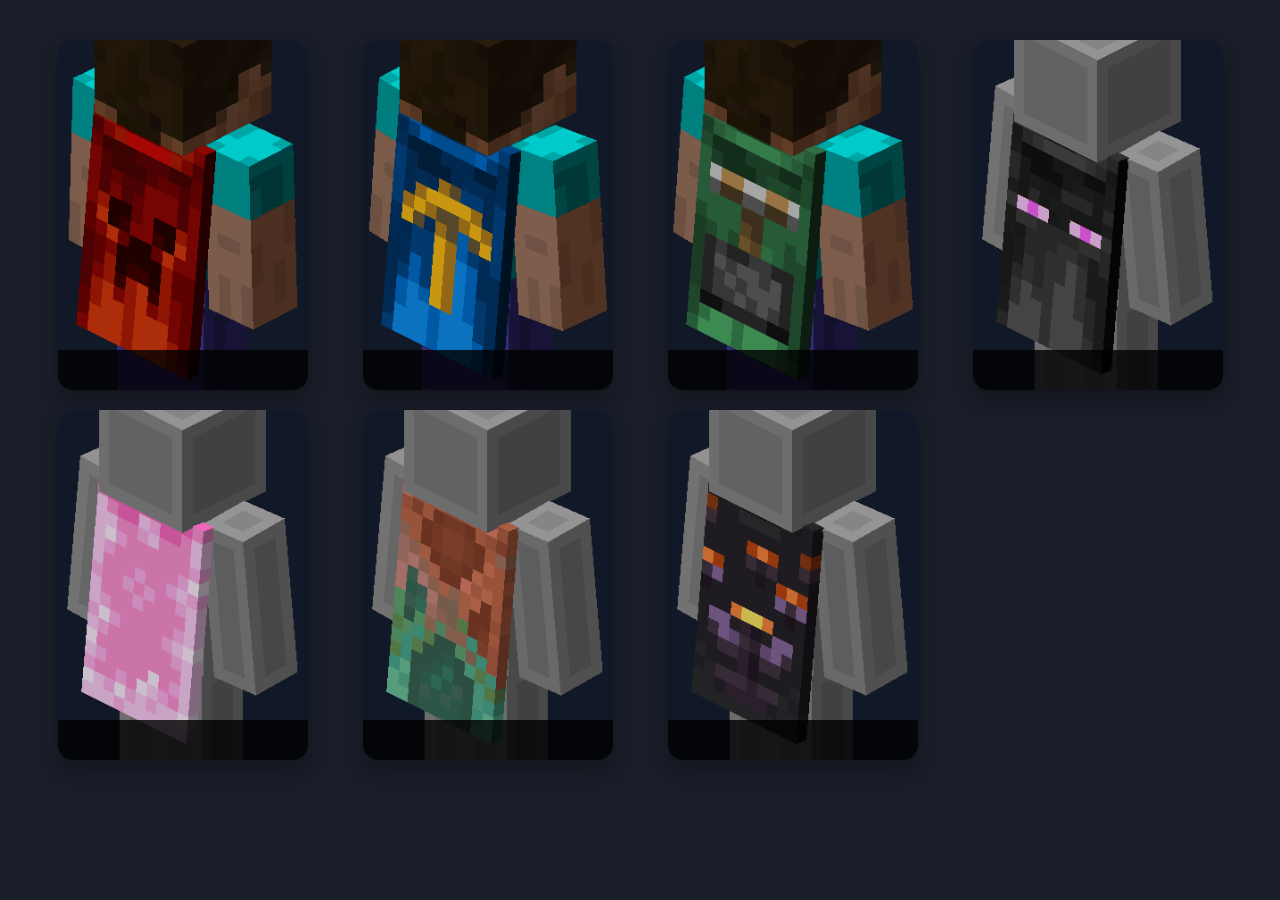
==== index.html @ 9bfe896e "vcxdfazf a aopasdasd" ====
<!DOCTYPE html>
<html lang="pl">
<head>
  <meta charset="UTF-8">
  <title>Pelerynki Minecraft</title>

  <link rel="stylesheet" href="style.css">



</head>
<body>

  <div class="container">



  <div class="card">
    <img src="cape2.webp">
    <div class="info">
      <h3>Minecon 2011</h3>
      <p>Rzadka peleryna przyznana uczestnikom Minecon 2011 </p>
      <p>Data:2011</p>
      <p>Tworca:???</p>
    </div>
  </div>

  <div class="card">
    <img src="cape3.webp">
    <div class="info">
      <h3>Minecon 2012</h3>
      <p>Rzadka peleryna przyznana uczestnikom Minecon 2012 </p>
      <p>Data:2012</p>
      <p>Tworca:???</p>
    </div>
  </div>

  <div class="card">
    <img src="cape4.png">
    <div class="info">
      <h3>Minecon 2013</h3>
      <p>Rzadka peleryna przyznana uczestnikom Minecon 2013 </p>
      <p>Data:2013</p>
      <p>Tworca:Tobias Mollstam</p>
    </div>
  </div>


  <div class="card">
    <img src="cape1.png">
    <div class="info">
      <h3>Minecon 2016</h3>
      <p>Rzadka pelerynka eventowa</p>
      <p>Data:2016</p>
      <p>Tworca:???</p>
    </div>
  </div>


  <div class="card">
    <img src="cape5.png">
    <div class="info">
      <h3>Mob vote 2023</h3>
      <p>Peleryna przyznana uczestnikom Mob Vote 2023 </p>
      <p>Data:2023</p>
      <p>Tworca:???</p>
    </div>
  </div>

  <div class="card">
    <img src="cape6.png">
    <div class="info">
      <h3>Wydarzenie </h3>
      <p>Peleryna przyznawana za ukonczenie wyzwania</p>
      <p>Data:2025</p>
      <p>Tworca:???</p>
    </div>
  </div>

  <div class="card">
    <img src="cape7.png">
    <div class="info">
      <h3>Wydarzenie </h3>
      <p>Peleryna przyznawana za ukonczenie specjalnego eventu </p>
      <p>Data:2025</p>
      <p>Tworca:???</p>
    </div>
  </div>

</div>

</body>
</html>
---- style.css ----
body{
  background: #191e29;
  font-family: Arial;
  margin: 0;
}

.container {
  display: grid;
  grid-template-columns: repeat(auto-fit, minmax(250px, 1fr));
  gap: 20px;
  padding: 40px;
  justify-items: center;
}

.card {
  position: relative;
  width: 250px;
  height: 350px;
  overflow: hidden;
  border-radius: 15px;
  cursor: pointer;
  background: #111827;
  box-shadow: 0 10px 20px rgba(0,0,0,0.3);
}

.card img {
  width: 100%;
  height: 100%;
  object-fit: cover;
  display: block;
  transition: 0.4s;
}

.card:hover img {
  transform: scale(1.1);
}

.info {
  position: absolute;
  bottom: -100%;
  left: 0;
  width: 100%;
  height: 100%;
  background: rgba(0,0,0,0.8);
  color: white;
  padding: 20px;
  transition: 0.4s ease;
}

.card:hover .info {
  bottom: 0;
}
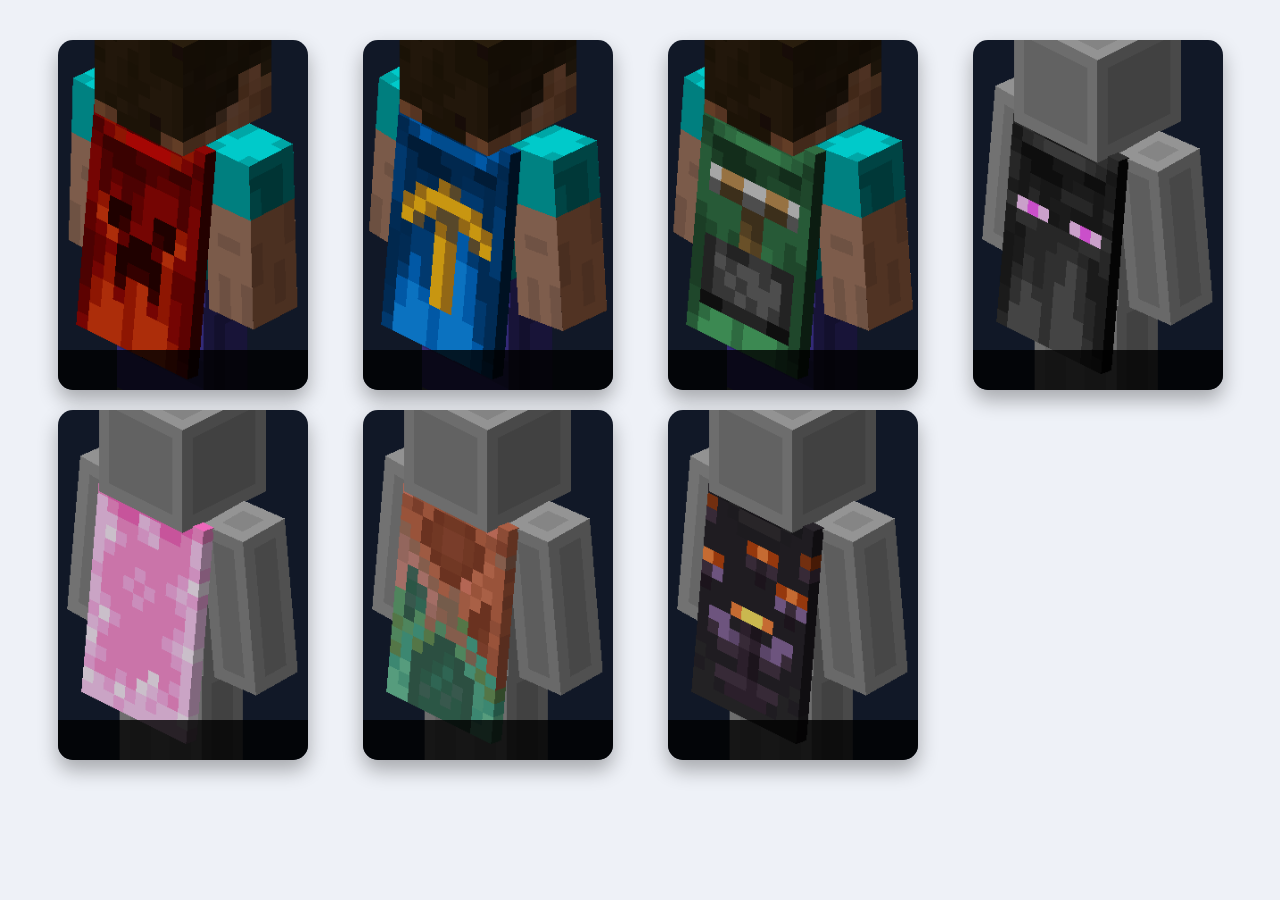
==== commit 95edb592: "bsdcjahknajskd gashdanzkjldgb dsjaidhjasifasdijh sdhjaskldhalkdhankls" ====
--- a/index.html
+++ b/index.html
@@ -89,9 +89,5 @@
 
 </div>
 
-</body>
-</html>
 
 
-
-
--- a/style.css
+++ b/style.css
@@ -5,7 +5,7 @@
 
 
 body{
-  background: #191e29;
+  background: #eef1f7;
   font-family: Arial;
   margin: 0;
 }
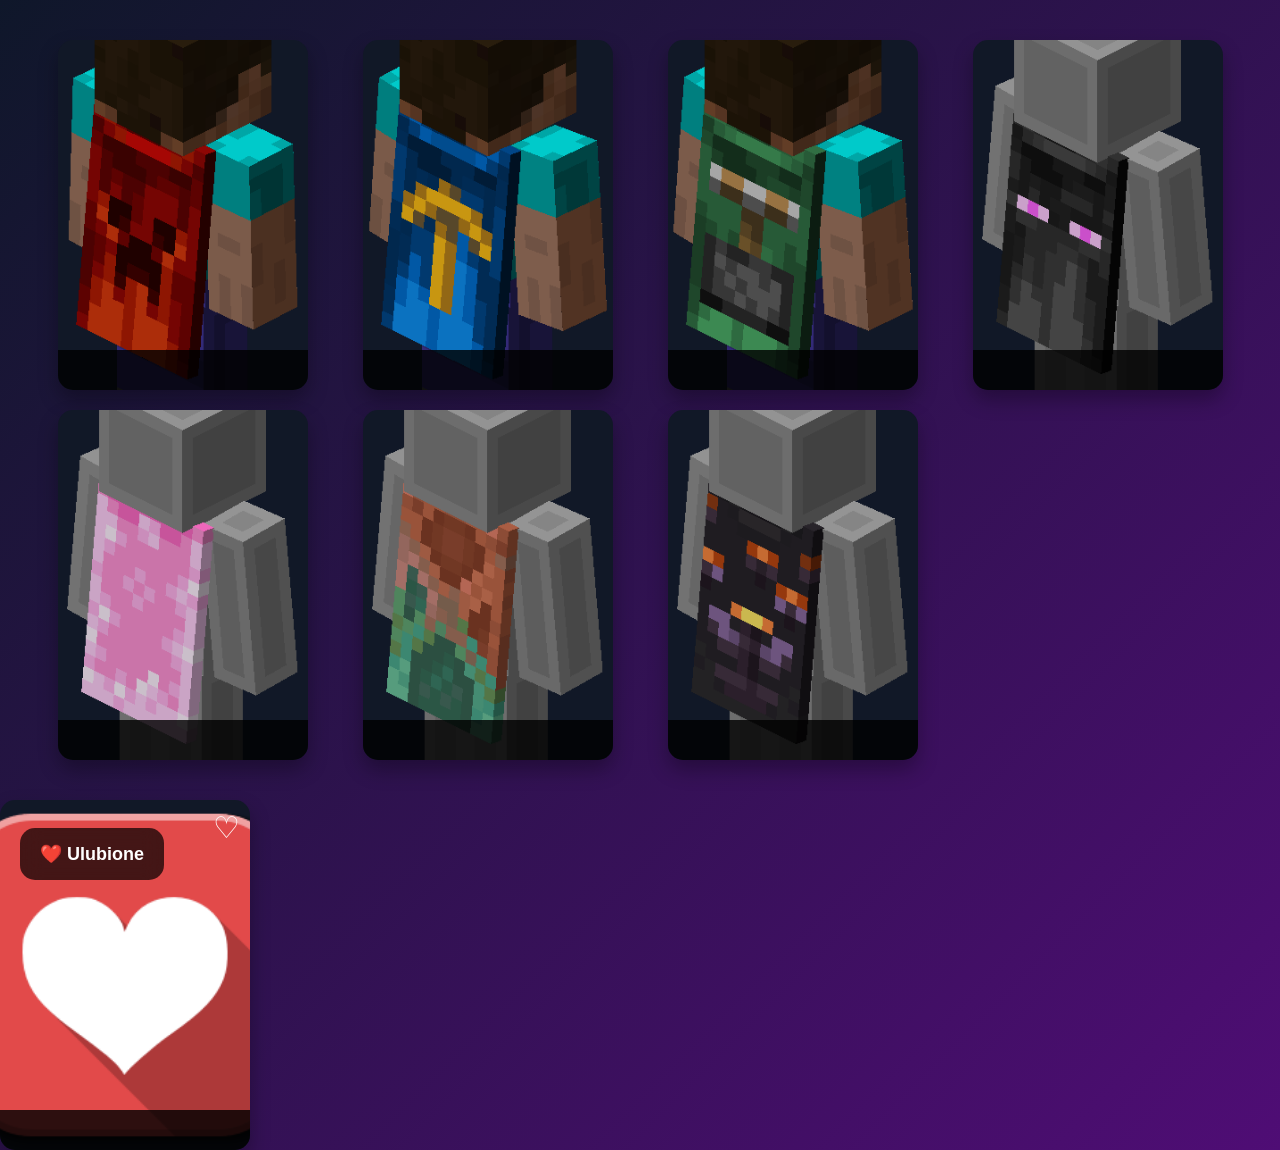
==== commit 10627bdb: "s dasdasdasdasd" ====
--- a/index.html
+++ b/index.html
@@ -6,7 +6,9 @@
 
   <link rel="stylesheet" href="style.css">
 
-
+<div class="favorites-button">
+  ❤️ Ulubione
+</div>
 
 </head>
 <body>
@@ -90,4 +92,15 @@
 </div>
 
 
+<div class="card">
 
+  <div class="favorite">♡</div>
+
+  <img src="serce.png">
+
+  <div class="info">
+    <h3>ULUBIONE</h3>
+  
+  </div>
+
+</div>
--- a/style.css
+++ b/style.css
@@ -5,7 +5,7 @@
 
 
 body{
-  background: #eef1f7;
+  background: linear-gradient(135deg, #0f172a, #4f0d75);
   font-family: Arial;
   margin: 0;
 }
@@ -57,3 +57,52 @@
   bottom: 0;
 }
 
+.favorite{
+  position: absolute;
+  top: 10px;
+  right: 10px;
+
+  font-size: 30px;
+  color: white;
+
+  z-index: 10;
+  cursor: pointer;
+
+  transition: 0.3s;
+}
+
+.favorite.active{
+  color: red;
+  transform: scale(1.2);
+}
+
+
+.favorites-button{
+  position: fixed;
+
+  left: 20px;
+  bottom: 20px;
+
+  background: rgba(0,0,0,0.7);
+  color: white;
+
+  padding: 15px 20px;
+
+  border-radius: 15px;
+
+  font-size: 18px;
+  font-weight: bold;
+
+  cursor: pointer;
+
+  backdrop-filter: blur(10px);
+
+  transition: 0.3s;
+
+  z-index: 1000;
+}
+
+.favorites-button:hover{
+  transform: scale(1.05);
+  background: rgba(255,0,100,0.8);
+}
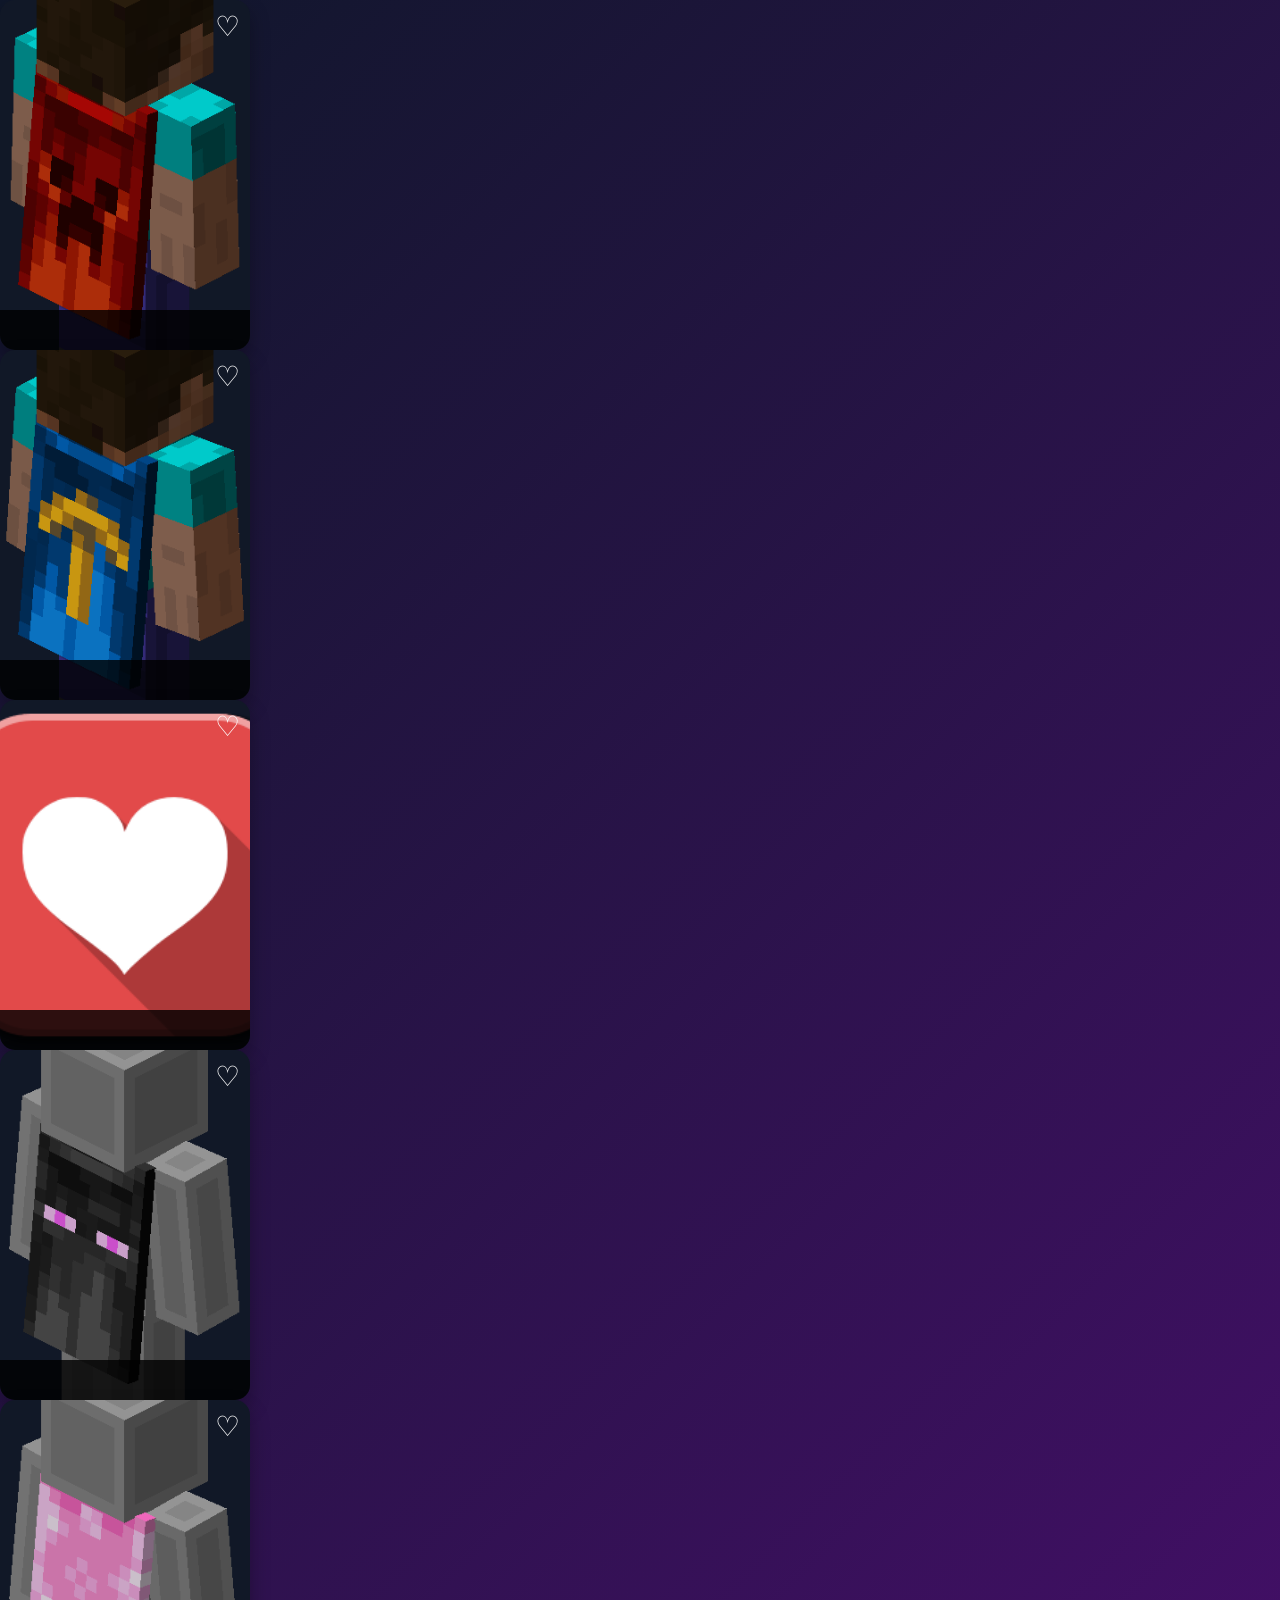
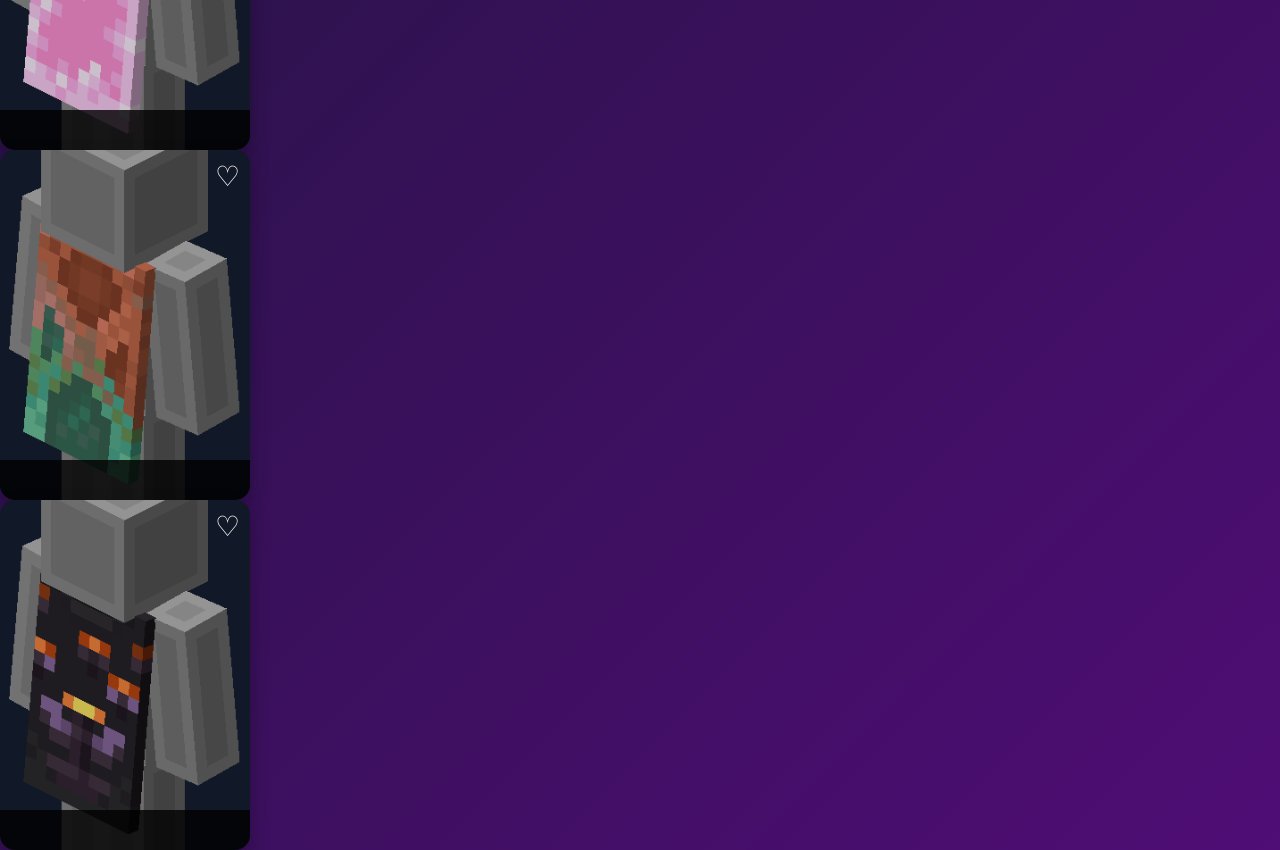
==== commit 1563525b: "fffffffffffff fggggggggggggg" ====
--- a/index.html
+++ b/index.html
@@ -6,18 +6,12 @@
 
   <link rel="stylesheet" href="style.css">
 
-<div class="favorites-button">
-  ❤️ Ulubione
-</div>
 
-</head>
-<body>
-
-  <div class="container">
 
 
 
   <div class="card">
+    <div class="heart">♡</div>
     <img src="cape2.webp">
     <div class="info">
       <h3>Minecon 2011</h3>
@@ -28,6 +22,7 @@
   </div>
 
   <div class="card">
+    <div class="heart">♡</div>
     <img src="cape3.webp">
     <div class="info">
       <h3>Minecon 2012</h3>
@@ -38,7 +33,8 @@
   </div>
 
   <div class="card">
-    <img src="cape4.png">
+    <div class="heart">♡</div>
+    <img src="serce.png">
     <div class="info">
       <h3>Minecon 2013</h3>
       <p>Rzadka peleryna przyznana uczestnikom Minecon 2013 </p>
@@ -49,6 +45,7 @@
 
 
   <div class="card">
+    <div class="heart">♡</div>
     <img src="cape1.png">
     <div class="info">
       <h3>Minecon 2016</h3>
@@ -60,6 +57,7 @@
 
 
   <div class="card">
+    <div class="heart">♡</div>
     <img src="cape5.png">
     <div class="info">
       <h3>Mob vote 2023</h3>
@@ -70,6 +68,7 @@
   </div>
 
   <div class="card">
+    <div class="heart">♡</div>
     <img src="cape6.png">
     <div class="info">
       <h3>Wydarzenie </h3>
@@ -80,6 +79,7 @@
   </div>
 
   <div class="card">
+    <div class="heart">♡</div>
     <img src="cape7.png">
     <div class="info">
       <h3>Wydarzenie </h3>
@@ -92,15 +92,4 @@
 </div>
 
 
-<div class="card">
 
-  <div class="favorite">♡</div>
-
-  <img src="serce.png">
-
-  <div class="info">
-    <h3>ULUBIONE</h3>
-  
-  </div>
-
-</div>
--- a/style.css
+++ b/style.css
@@ -16,6 +16,8 @@
   gap: 20px;
   padding: 40px;
   justify-items: center;
+
+  margin-top: 40px;
 }
 
 .card {
@@ -57,52 +59,39 @@
   bottom: 0;
 }
 
-.favorite{
+
+.card{
+  transition: 0.3s;
+}
+
+.card:hover{
+  transform: translateY(-10px);
+
+  box-shadow: 0 0 25px rgba(255,0,150,0.5);
+}
+
+.heart{
   position: absolute;
+
   top: 10px;
   right: 10px;
 
-  font-size: 30px;
+  font-size: 28px;
+
   color: white;
 
+  cursor: pointer;
+
   z-index: 10;
-  cursor: pointer;
 
   transition: 0.3s;
 }
 
-.favorite.active{
+.heart.active{
   color: red;
   transform: scale(1.2);
 }
 
 
-.favorites-button{
-  position: fixed;
 
-  left: 20px;
-  bottom: 20px;
 
-  background: rgba(0,0,0,0.7);
-  color: white;
-
-  padding: 15px 20px;
-
-  border-radius: 15px;
-
-  font-size: 18px;
-  font-weight: bold;
-
-  cursor: pointer;
-
-  backdrop-filter: blur(10px);
-
-  transition: 0.3s;
-
-  z-index: 1000;
-}
-
-.favorites-button:hover{
-  transform: scale(1.05);
-  background: rgba(255,0,100,0.8);
-}
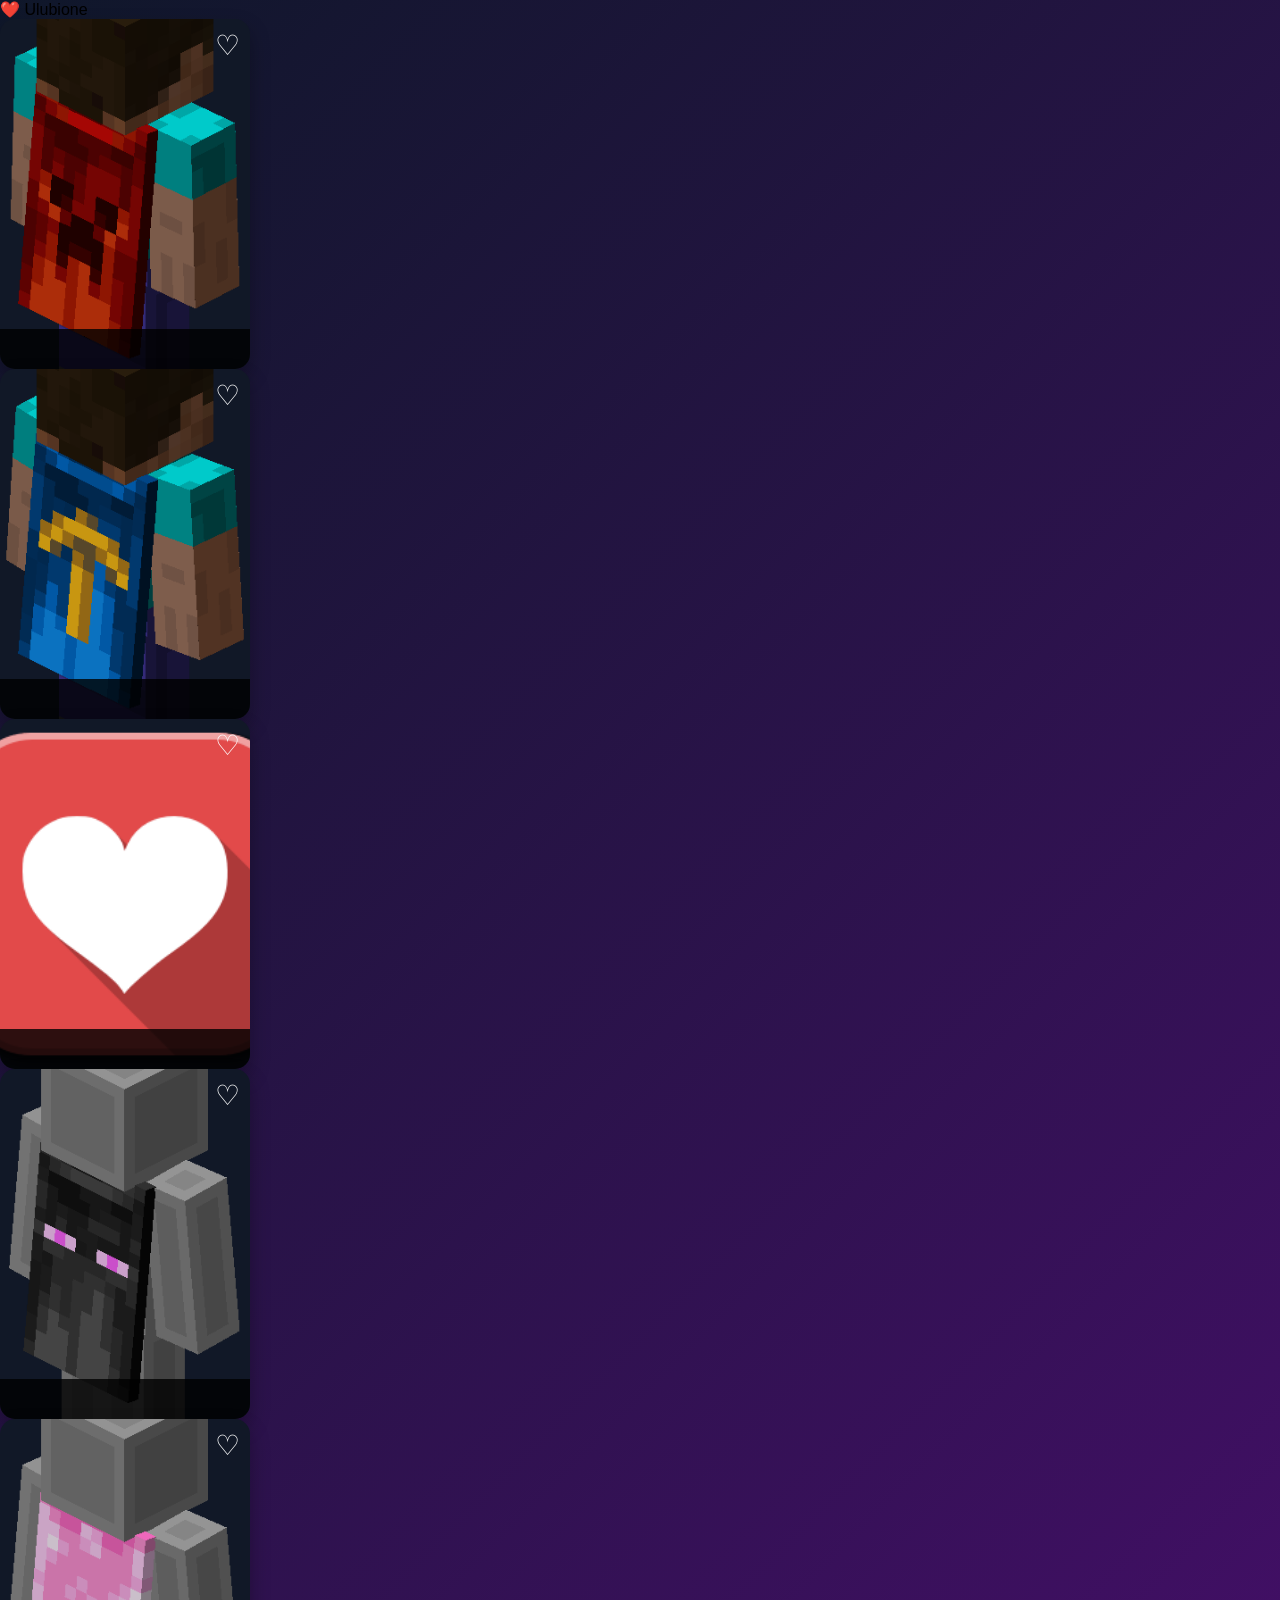
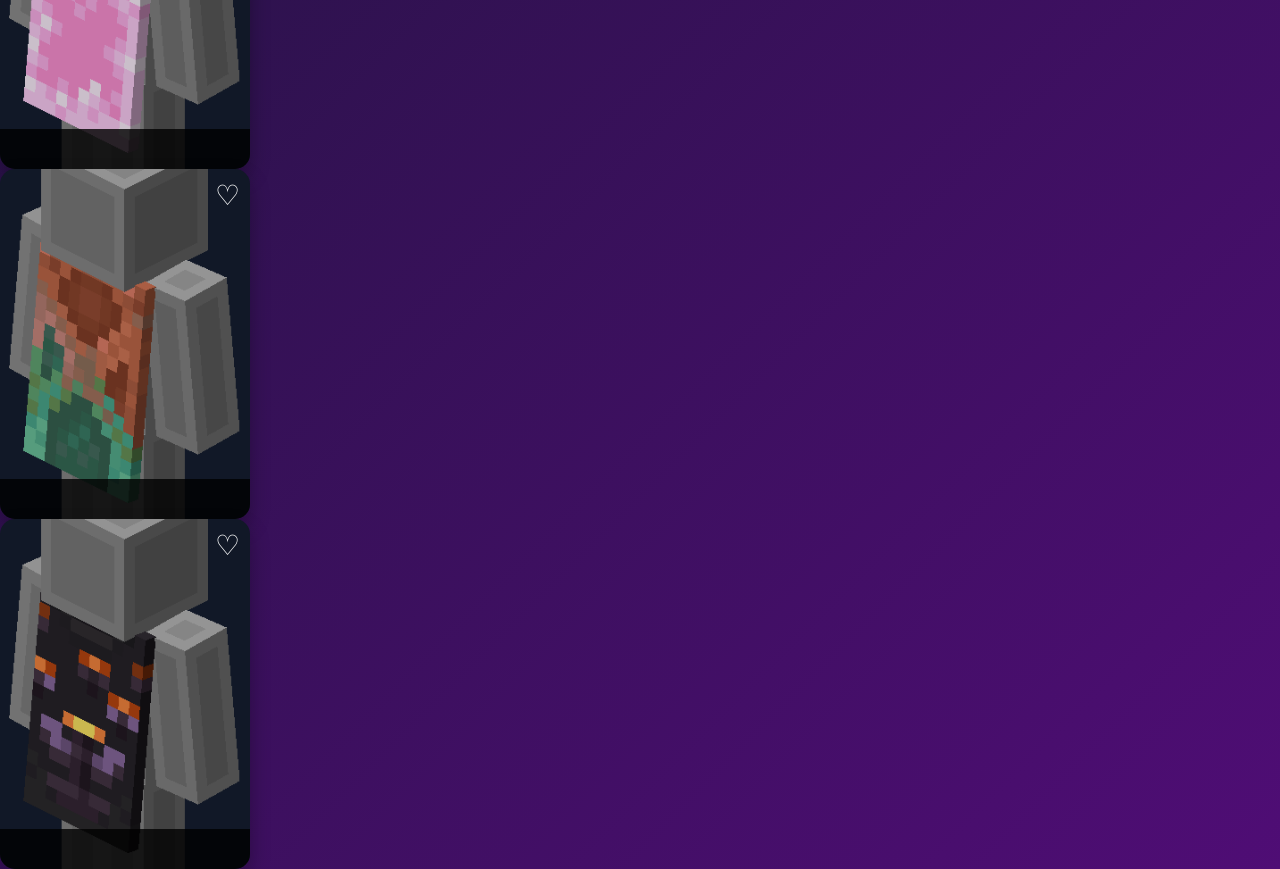
==== commit 6c903538: "asdasdasdasfas dasdascxacawsdas  asdaw" ====
--- a/index.html
+++ b/index.html
@@ -6,7 +6,9 @@
 
   <link rel="stylesheet" href="style.css">
 
-
+<div class="favorites-button">
+  ❤️ Ulubione
+</div>
 
 
 
--- a/style.css
+++ b/style.css
@@ -1,66 +1,43 @@
-
-
-
-
-
-
 body{
   background: linear-gradient(135deg, #0f172a, #4f0d75);
   font-family: Arial;
   margin: 0;
 }
 
-.container {
+/* ===== SIATKA KART ===== */
+
+.container{
   display: grid;
+
   grid-template-columns: repeat(auto-fit, minmax(250px, 1fr));
+
   gap: 20px;
+
   padding: 40px;
+
   justify-items: center;
 
   margin-top: 40px;
 }
 
-.card {
+/* ===== KARTA ===== */
+
+.card{
   position: relative;
+
   width: 250px;
   height: 350px;
+
   overflow: hidden;
+
   border-radius: 15px;
+
   cursor: pointer;
+
   background: #111827;
+
   box-shadow: 0 10px 20px rgba(0,0,0,0.3);
-}
 
-.card img {
-  width: 100%;
-  height: 100%;
-  object-fit: cover;
-  display: block;
-  transition: 0.4s;
-}
-
-.card:hover img {
-  transform: scale(1.1);
-}
-
-.info {
-  position: absolute;
-  bottom: -100%;
-  left: 0;
-  width: 100%;
-  height: 100%;
-  background: rgba(0,0,0,0.8);
-  color: white;
-  padding: 20px;
-  transition: 0.4s ease;
-}
-
-.card:hover .info {
-  bottom: 0;
-}
-
-
-.card{
   transition: 0.3s;
 }
 
@@ -69,6 +46,49 @@
 
   box-shadow: 0 0 25px rgba(255,0,150,0.5);
 }
+
+/* ===== OBRAZEK ===== */
+
+.card img{
+  width: 100%;
+  height: 100%;
+
+  object-fit: cover;
+
+  display: block;
+
+  transition: 0.4s;
+}
+
+.card:hover img{
+  transform: scale(1.1);
+}
+
+/* ===== PANEL INFO ===== */
+
+.info{
+  position: absolute;
+
+  bottom: -100%;
+  left: 0;
+
+  width: 100%;
+  height: 100%;
+
+  background: rgba(0,0,0,0.8);
+
+  color: white;
+
+  padding: 20px;
+
+  transition: 0.4s ease;
+}
+
+.card:hover .info{
+  bottom: 0;
+}
+
+/* ===== SERDUSZKO ===== */
 
 .heart{
   position: absolute;
@@ -87,11 +107,20 @@
   transition: 0.3s;
 }
 
-.heart.active{
+.heart:hover{
   color: red;
+
   transform: scale(1.2);
+
+  text-shadow: 0 0 10px red;
 }
 
 
 
 
+
+
+
+
+
+
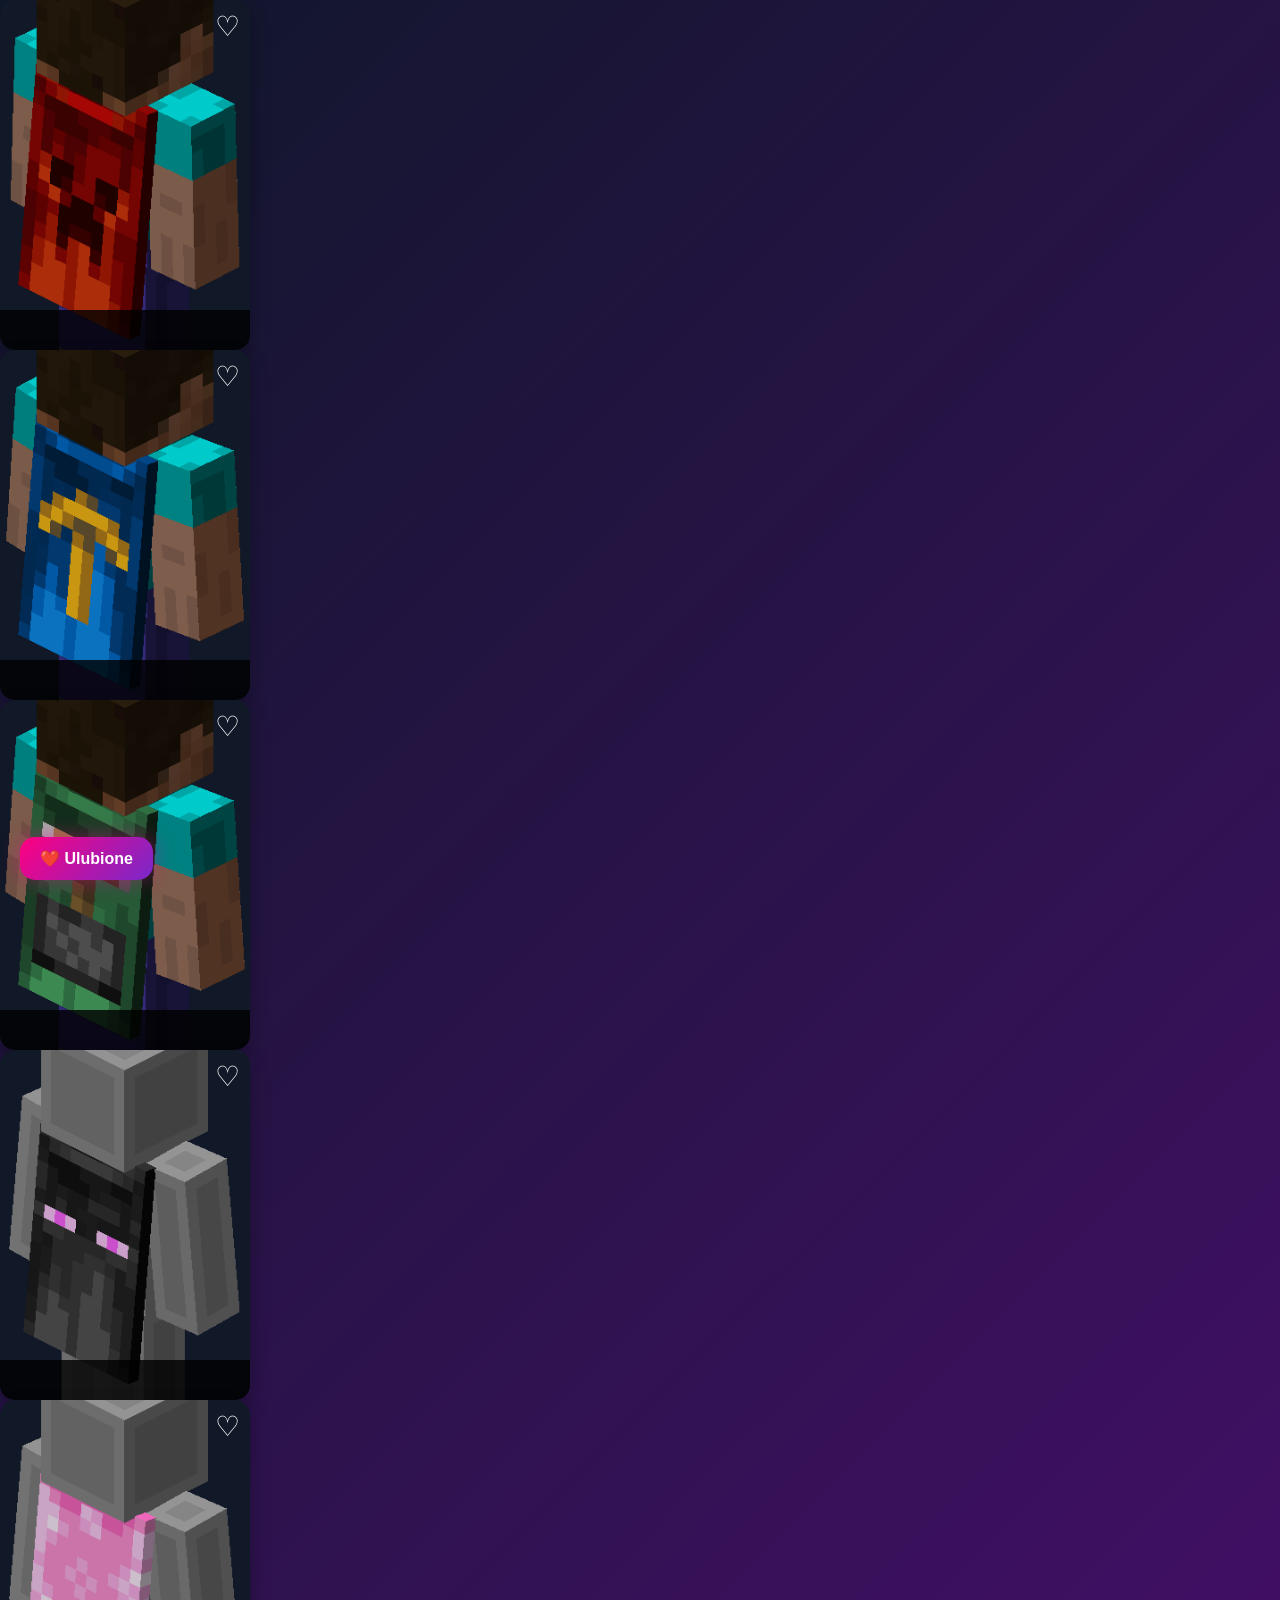
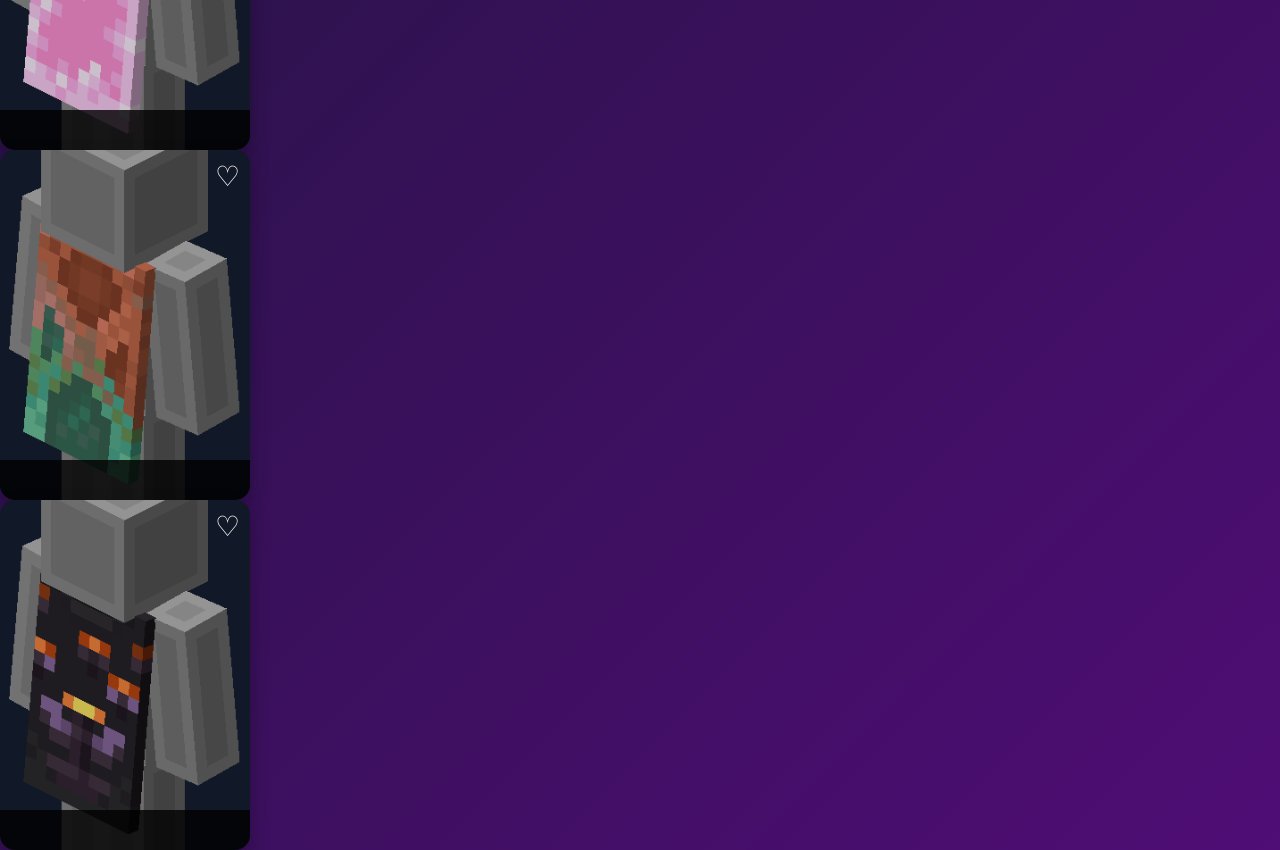
==== commit 2647009d: "aasdsdsadasd dassadasd sadasdwdsa" ====
--- a/index.html
+++ b/index.html
@@ -36,7 +36,7 @@
 
   <div class="card">
     <div class="heart">♡</div>
-    <img src="serce.png">
+    <img src="cape4.png">
     <div class="info">
       <h3>Minecon 2013</h3>
       <p>Rzadka peleryna przyznana uczestnikom Minecon 2013 </p>
--- a/style.css
+++ b/style.css
@@ -115,6 +115,37 @@
   text-shadow: 0 0 10px red;
 }
 
+.favorites-button{
+  position: fixed;
+
+  left: 20px;
+  bottom: 20px;
+
+  background: linear-gradient(135deg, #ff0080, #7928ca);
+
+  color: white;
+
+  padding: 12px 20px;
+
+  border-radius: 15px;
+
+  font-size: 16px;
+  font-weight: bold;
+
+  cursor: pointer;
+
+  box-shadow: 0 0 20px rgba(255,0,150,0.4);
+
+  transition: 0.3s;
+
+  z-index: 9999;
+}
+
+.favorites-button:hover{
+  transform: scale(1.08);
+
+  box-shadow: 0 0 25px rgba(255,0,150,0.8);
+}
 
 
 
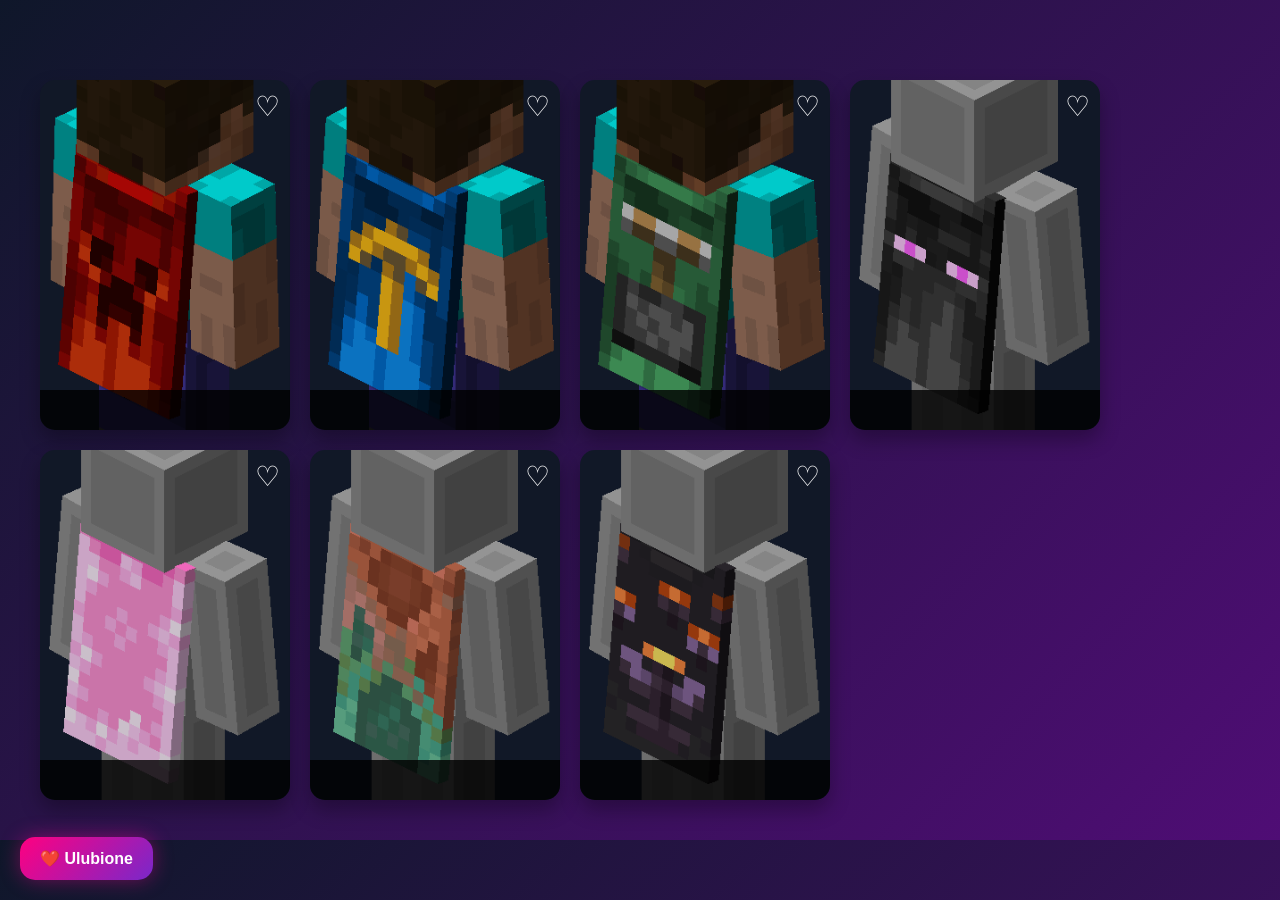
==== commit 0e00dcf8: "dasdasdasdas asdsadasdasdasdasdas" ====
--- a/index.html
+++ b/index.html
@@ -1,97 +1,138 @@
 <!DOCTYPE html>
 <html lang="pl">
+
 <head>
   <meta charset="UTF-8">
   <title>Pelerynki Minecraft</title>
 
   <link rel="stylesheet" href="style.css">
+</head>
 
-<div class="favorites-button">
-  ❤️ Ulubione
-</div>
+<body>
+
+
+  <div class="favorites-button">
+    ❤️ Ulubione
+  </div>
+
+
+  <div class="container">
+
+
+    <div class="card">
+
+      <div class="heart">♡</div>
+
+      <img src="cape2.webp">
+
+      <div class="info">
+        <h3>Minecon 2011</h3>
+        <p>Rzadka peleryna przyznana uczestnikom Minecon 2011</p>
+        <p>Data: 2011</p>
+        <p>Twórca: ???</p>
+      </div>
+
+    </div>
+
+
+    <div class="card">
+
+      <div class="heart">♡</div>
+
+      <img src="cape3.webp">
+
+      <div class="info">
+        <h3>Minecon 2012</h3>
+        <p>Rzadka peleryna przyznana uczestnikom Minecon 2012</p>
+        <p>Data: 2012</p>
+        <p>Twórca: ???</p>
+      </div>
+
+    </div>
+
+
+    <div class="card">
+
+      <div class="heart">♡</div>
+
+      <img src="cape4.png">
+
+      <div class="info">
+        <h3>Minecon 2013</h3>
+        <p>Rzadka peleryna przyznana uczestnikom Minecon 2013</p>
+        <p>Data: 2013</p>
+        <p>Twórca: Tobias Mollstam</p>
+      </div>
+
+    </div>
+
+
+    <div class="card">
+
+      <div class="heart">♡</div>
+
+      <img src="cape1.png">
+
+      <div class="info">
+        <h3>Minecon 2016</h3>
+        <p>Rzadka pelerynka eventowa</p>
+        <p>Data: 2016</p>
+        <p>Twórca: ???</p>
+      </div>
+
+    </div>
+
+
+    <div class="card">
+
+      <div class="heart">♡</div>
+
+      <img src="cape5.png">
+
+      <div class="info">
+        <h3>Mob Vote 2023</h3>
+        <p>Peleryna przyznana uczestnikom Mob Vote 2023</p>
+        <p>Data: 2023</p>
+        <p>Twórca: ???</p>
+      </div>
+
+    </div>
+
+
+    <div class="card">
+
+      <div class="heart">♡</div>
+
+      <img src="cape6.png">
+
+      <div class="info">
+        <h3>Wydarzenie</h3>
+        <p>Peleryna przyznawana za ukończenie wyzwania</p>
+        <p>Data: 2025</p>
+        <p>Twórca: ???</p>
+      </div>
+
+    </div>
+
+    <div class="card">
+
+      <div class="heart">♡</div>
+
+      <img src="cape7.png">
+
+      <div class="info">
+        <h3>Wydarzenie</h3>
+        <p>Peleryna przyznawana za ukończenie specjalnego eventu</p>
+        <p>Data: 2025</p>
+        <p>Twórca: ???</p>
+      </div>
+
+    </div>
+
+  </div>
+
+</body>
+</html>
 
 
 
-  <div class="card">
-    <div class="heart">♡</div>
-    <img src="cape2.webp">
-    <div class="info">
-      <h3>Minecon 2011</h3>
-      <p>Rzadka peleryna przyznana uczestnikom Minecon 2011 </p>
-      <p>Data:2011</p>
-      <p>Tworca:???</p>
-    </div>
-  </div>
-
-  <div class="card">
-    <div class="heart">♡</div>
-    <img src="cape3.webp">
-    <div class="info">
-      <h3>Minecon 2012</h3>
-      <p>Rzadka peleryna przyznana uczestnikom Minecon 2012 </p>
-      <p>Data:2012</p>
-      <p>Tworca:???</p>
-    </div>
-  </div>
-
-  <div class="card">
-    <div class="heart">♡</div>
-    <img src="cape4.png">
-    <div class="info">
-      <h3>Minecon 2013</h3>
-      <p>Rzadka peleryna przyznana uczestnikom Minecon 2013 </p>
-      <p>Data:2013</p>
-      <p>Tworca:Tobias Mollstam</p>
-    </div>
-  </div>
-
-
-  <div class="card">
-    <div class="heart">♡</div>
-    <img src="cape1.png">
-    <div class="info">
-      <h3>Minecon 2016</h3>
-      <p>Rzadka pelerynka eventowa</p>
-      <p>Data:2016</p>
-      <p>Tworca:???</p>
-    </div>
-  </div>
-
-
-  <div class="card">
-    <div class="heart">♡</div>
-    <img src="cape5.png">
-    <div class="info">
-      <h3>Mob vote 2023</h3>
-      <p>Peleryna przyznana uczestnikom Mob Vote 2023 </p>
-      <p>Data:2023</p>
-      <p>Tworca:???</p>
-    </div>
-  </div>
-
-  <div class="card">
-    <div class="heart">♡</div>
-    <img src="cape6.png">
-    <div class="info">
-      <h3>Wydarzenie </h3>
-      <p>Peleryna przyznawana za ukonczenie wyzwania</p>
-      <p>Data:2025</p>
-      <p>Tworca:???</p>
-    </div>
-  </div>
-
-  <div class="card">
-    <div class="heart">♡</div>
-    <img src="cape7.png">
-    <div class="info">
-      <h3>Wydarzenie </h3>
-      <p>Peleryna przyznawana za ukonczenie specjalnego eventu </p>
-      <p>Data:2025</p>
-      <p>Tworca:???</p>
-    </div>
-  </div>
-
-</div>
-
-
-
--- a/style.css
+++ b/style.css
@@ -7,17 +7,18 @@
 /* ===== SIATKA KART ===== */
 
 .container{
+
   display: grid;
 
-  grid-template-columns: repeat(auto-fit, minmax(250px, 1fr));
+  grid-template-columns: repeat(auto-fit, minmax(250px, 250px));
 
   gap: 20px;
 
   padding: 40px;
 
-  justify-items: center;
+  margin-top: 40px;
 
-  margin-top: 40px;
+  justify-content: start;
 }
 
 /* ===== KARTA ===== */
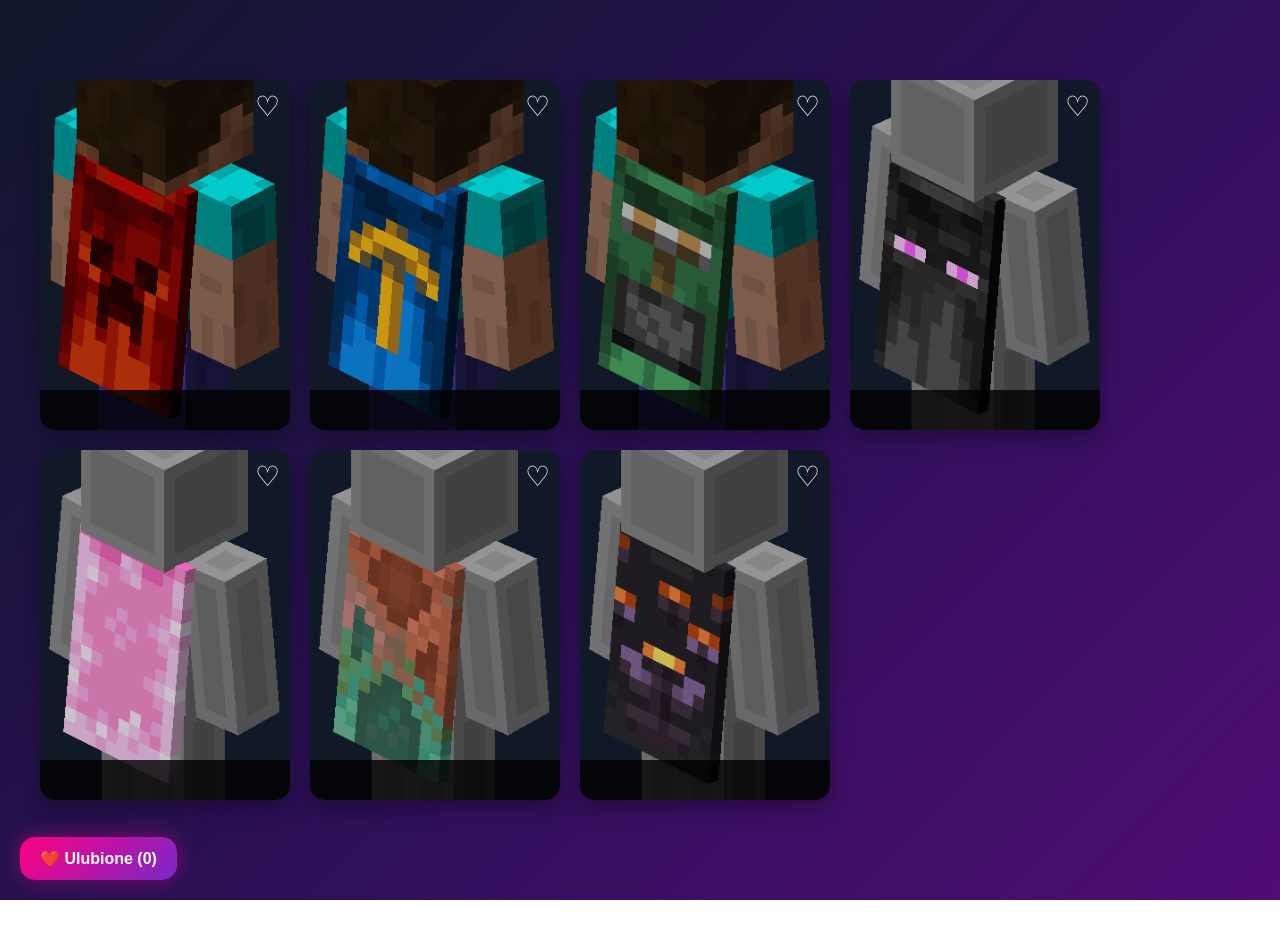
==== commit 36df0138: "dasdas asdasdasfsasfasfsaasf" ====
--- a/index.html
+++ b/index.html
@@ -11,13 +11,18 @@
 <body>
 
 
+
   <div class="favorites-button">
-    ❤️ Ulubione
+    ❤️ Ulubione (0)
   </div>
 
 
+  
+
   <div class="container">
 
+
+  
 
     <div class="card">
 
@@ -33,6 +38,8 @@
       </div>
 
     </div>
+
+
 
 
     <div class="card">
@@ -51,6 +58,8 @@
     </div>
 
 
+
+
     <div class="card">
 
       <div class="heart">♡</div>
@@ -65,6 +74,8 @@
       </div>
 
     </div>
+
+
 
 
     <div class="card">
@@ -83,6 +94,8 @@
     </div>
 
 
+
+
     <div class="card">
 
       <div class="heart">♡</div>
@@ -99,6 +112,8 @@
     </div>
 
 
+
+
     <div class="card">
 
       <div class="heart">♡</div>
@@ -113,6 +128,9 @@
       </div>
 
     </div>
+
+
+
 
     <div class="card">
 
@@ -131,7 +149,48 @@
 
   </div>
 
+
+
+
+  <script>
+
+    const hearts = document.querySelectorAll(".heart");
+
+    const favoritesButton = document.querySelector(".favorites-button");
+
+    let favoritesCount = 0;
+
+
+    hearts.forEach(heart => {
+
+      heart.addEventListener("click", () => {
+
+        heart.classList.toggle("active");
+
+        if (heart.classList.contains("active")) {
+
+          heart.innerHTML = "❤️";
+
+          favoritesCount++;
+
+        } else {
+
+          heart.innerHTML = "♡";
+
+          favoritesCount--;
+
+        }
+
+        favoritesButton.innerHTML = `❤️ Ulubione (${favoritesCount})`;
+
+      });
+
+    });
+
+  </script>
+
 </body>
+
 </html>
 
 
--- a/style.css
+++ b/style.css
@@ -1,7 +1,22 @@
 body{
-  background: linear-gradient(135deg, #0f172a, #4f0d75);
+  margin: 0;
+
   font-family: Arial;
-  margin: 0;
+
+  min-height: 100vh;
+
+  background: linear-gradient(
+    135deg,
+    #0f172a 0%,
+    #2b1055 50%,
+    #4f0d75 100%
+  );
+
+  background-attachment: fixed;
+
+  background-repeat: no-repeat;
+
+  background-size: cover;
 }
 
 /* ===== SIATKA KART ===== */
@@ -149,6 +164,30 @@
 }
 
 
+.heart{
+  position: absolute;
+
+  top: 10px;
+  right: 10px;
+
+  font-size: 28px;
+
+  color: white;
+
+  cursor: pointer;
+
+  z-index: 10;
+
+  transition: 0.3s;
+}
+
+.heart:hover{
+  transform: scale(1.2);
+}
+
+.heart.active{
+  color: red;
+}
 
 
 
@@ -156,3 +195,5 @@
 
 
 
+
+
